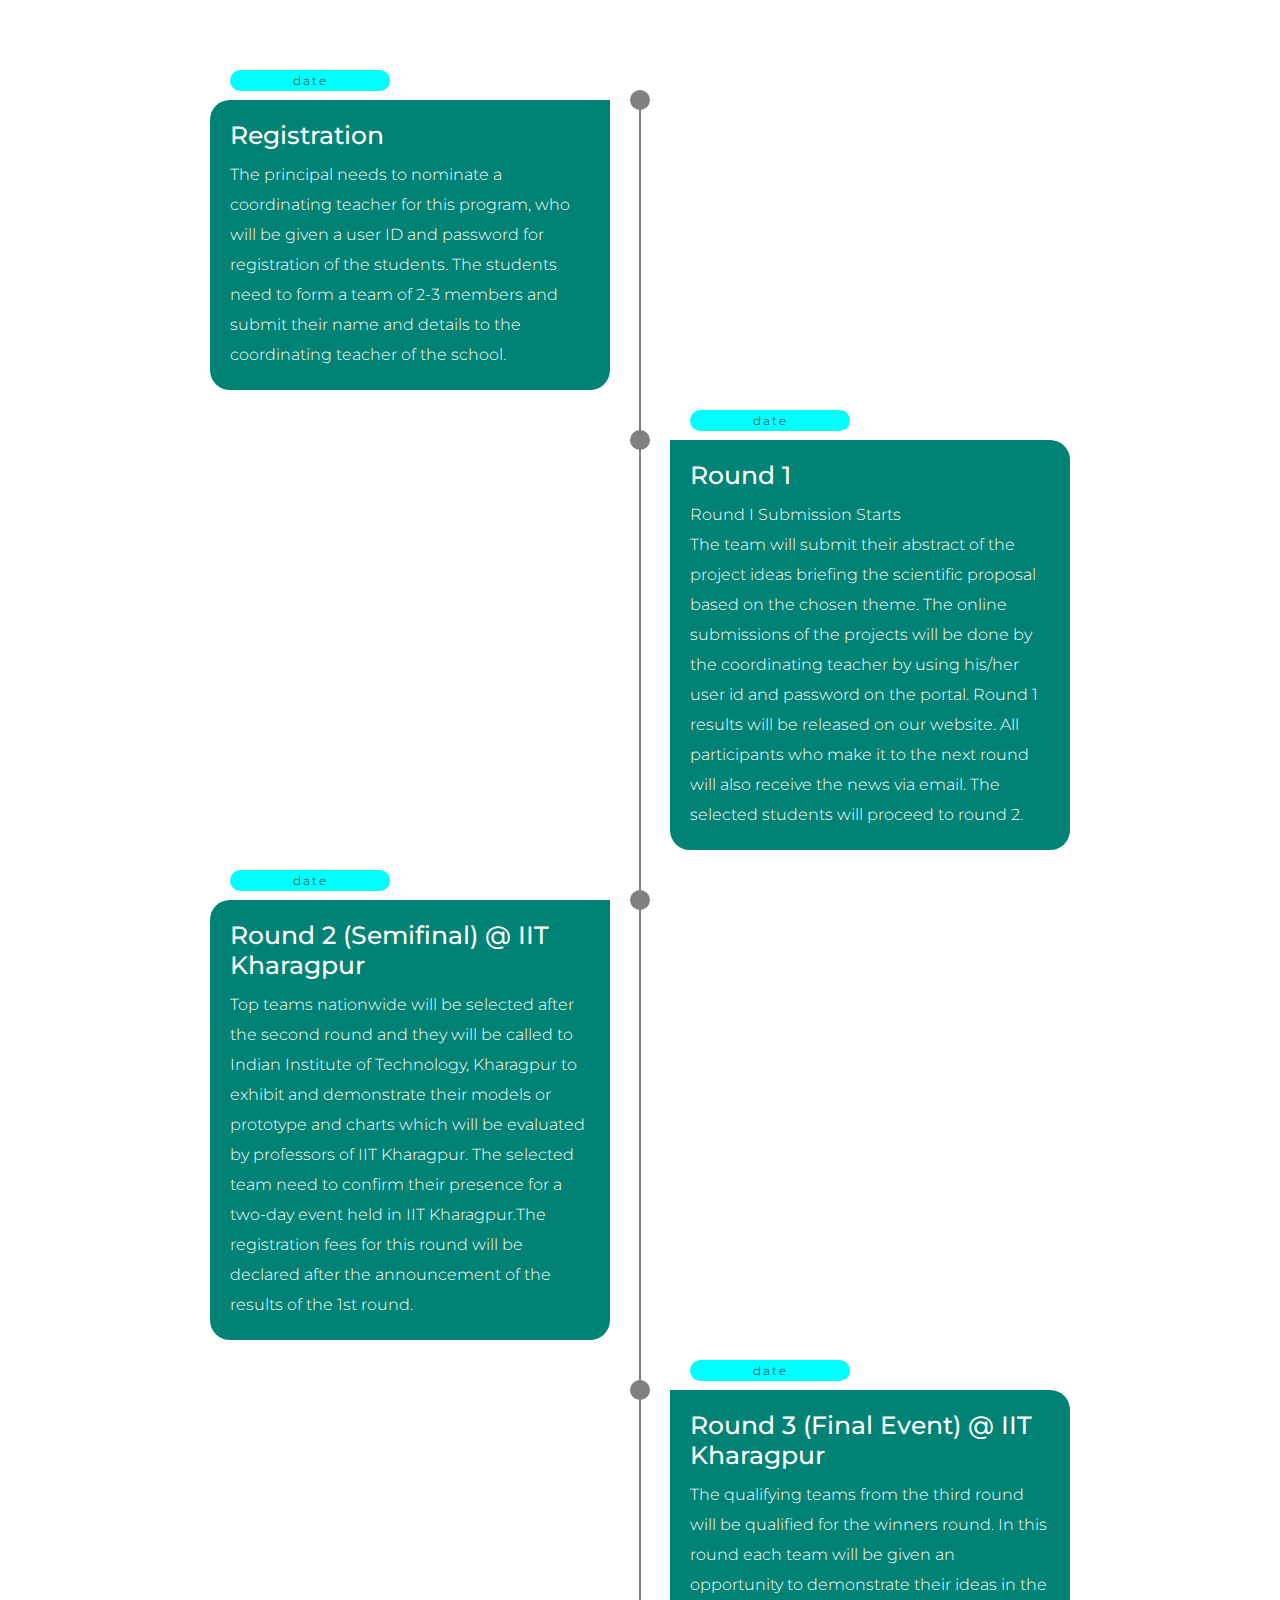
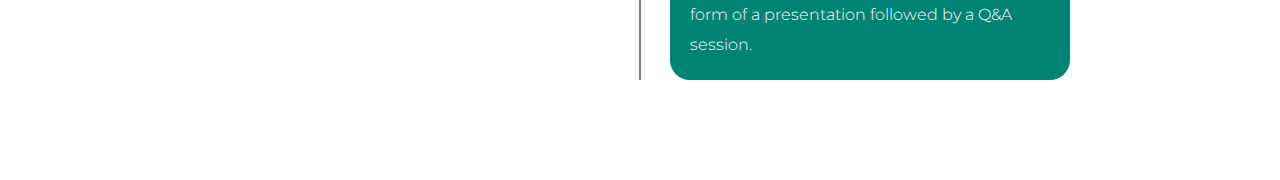
==== timeline.html @ 40641e8f "commiting timeline" ====
<!DOCTYPE html>
<html lang="en">
<head>
    <meta charset="UTF-8">
    <meta name="viewport" content="width=device-width, initial-scale=1.0">
    <title>Document</title>
    <style>
        @import url("https://fonts.googleapis.com/css2?family=Montserrat:wght@300;500&display=swap");
* {
  margin: 0;
  padding: 0;
  box-sizing: border-box;
}
html {
  font-family: "Montserrat";
}
.container {
  min-height: 100vh;
  width: 100%;
  display: flex;
  align-items: center;
  justify-content: center;
  padding: 100px 0;
  background-color: white;
}
.timeline {
  width: 80%;
  height: auto;
  max-width: 800px;
  margin: 0 auto;
  position: relative;
}

.timeline ul {
  list-style: none;
}
.timeline ul li {
  padding: 20px;
  background-color: #008274;
  color: white;
  border-radius: 10px;
  margin-bottom: 20px;
}
.timeline ul li:last-child {
  margin-bottom: 0;
}
.timeline-content h1 {
  font-weight: 500;
  font-size: 25px;
  line-height: 30px;
  margin-bottom: 10px;
}
.timeline-content p {
  font-size: 16px;
  line-height: 30px;
  font-weight: 300;
}
.timeline-content .date {
  width: 40%;
  height: 1.3rem;
  display: flex;
  justify-content: center;
  align-items: center;
  font-size: 12px;
  font-weight: 300;
  margin-bottom: 10px;
  letter-spacing: 2px;
  color: #1e1f22;
  background-color: cyan;
  border-radius: 1rem;
}
@media only screen and (min-width: 768px) {
  .timeline:before {
    content: "";
    position: absolute;
    top: 0;
    left: 50%;
    transform: translateX(-50%);
    width: 2px;
    height: 100%;
    background-color: gray;
  }
  .timeline ul li {
    width: 50%;
    position: relative;
    margin-bottom: 50px;
  }
  .timeline ul li:nth-child(odd) {
    float: left;
    clear: right;
    transform: translateX(-30px);
    border-radius: 20px 0px 20px 20px;
  }
  .timeline ul li:nth-child(even) {
    float: right;
    clear: left;
    transform: translateX(30px);
    border-radius: 0px 20px 20px 20px;
  }
  .timeline ul li::before {
    content: "";
    position: absolute;
    height: 20px;
    width: 20px;
    border-radius: 50%;
    background-color: gray;
    top: 0px;
  }
  .timeline ul li:nth-child(odd)::before {
    transform: translate(50%, -50%);
    right: -30px;
  }
  .timeline ul li:nth-child(even)::before {
    transform: translate(-50%, -50%);
    left: -30px;
  }
  .timeline-content .date {
    position: absolute;
    top: -30px;
    color: #1e1f22;
  }
  .timeline ul li:hover::before {
    background-color: aqua;
  }
}

    </style>
</head>
<body>
    <div class="container">
        <div class="timeline">
          <ul>
            <li>
              <div class="timeline-content">
                <h3 class="date">date </h3>
                <h1>Registration</h1>
                <p>The principal needs to nominate a coordinating teacher for this program, who will be given a user ID and password for registration of the students. The students need to form a team of 2-3 members and submit their name and details to the coordinating teacher of the school.</p>
              </div>
            </li>
            <li>
              <div class="timeline-content">
                <h3 class="date">date </h3>
                <h1>Round 1</h1>
                <p>Round I Submission Starts<br>
                  The team will submit their abstract of the project ideas briefing the scientific proposal based on the chosen theme. The online submissions of the projects will be done by the coordinating teacher by using his/her user id and password on the portal. Round 1 results will be released on our website. All participants who make it to the next round will also receive the news via email. The selected students will proceed to round 2.</p>
              </div>
            </li>
            <li>
              <div class="timeline-content">
                <h3 class="date">date </h3>
                <h1>Round 2 (Semifinal) @ IIT Kharagpur</h1>
                <p>Top teams nationwide will be selected after the second round and they will be called to Indian Institute of Technology, Kharagpur to exhibit and demonstrate their models or prototype and charts which will be evaluated by professors of IIT Kharagpur. The selected team need to confirm their presence for a two-day event held in IIT Kharagpur.The registration fees for this round will be declared after the announcement of the results of the 1st round.</p>
              </div>
            </li>
            <li>
              <div class="timeline-content">
                <h3 class="date">date </h3>
                <h1>Round 3 (Final Event) @ IIT Kharagpur</h1>
                <p>The qualifying teams from the third round will be qualified for the winners round. In this round each team will be given an opportunity to demonstrate their ideas in the form of a presentation followed by a Q&A session.</p>
              </div>
            </li>
          </ul>
        </div>
      </div>
</body>
</html>
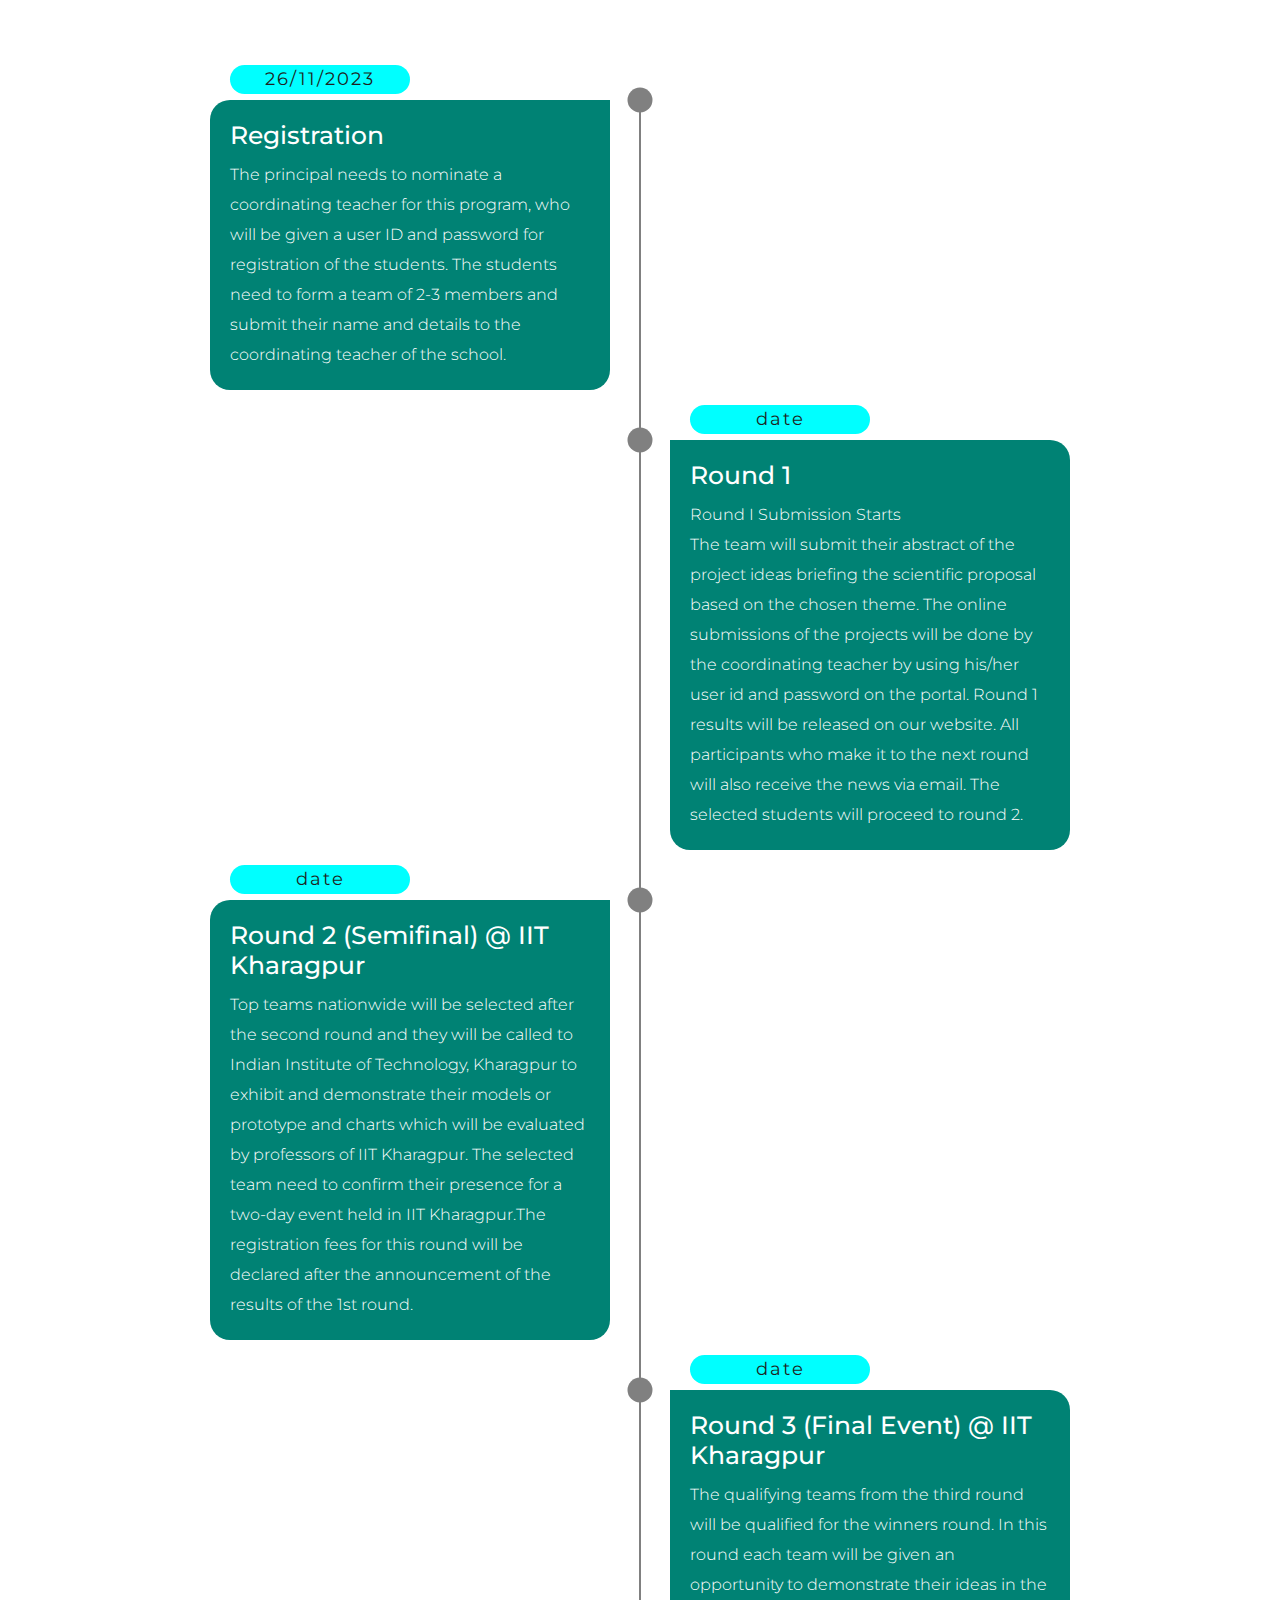
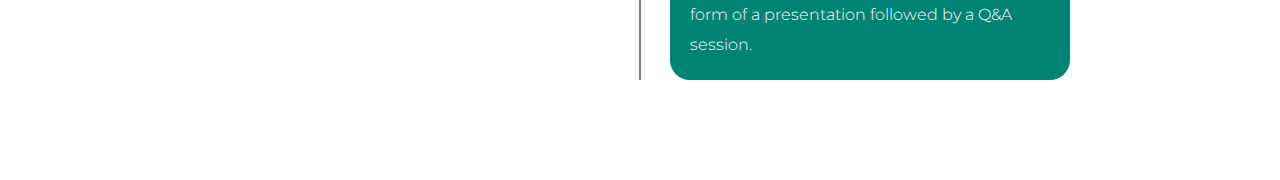
==== commit 4f77c779: "prevyip" ====
--- a/timeline.html
+++ b/timeline.html
@@ -1,9 +1,10 @@
 <!DOCTYPE html>
 <html lang="en">
-<head>
+  <head>
     <meta charset="UTF-8">
     <meta name="viewport" content="width=device-width, initial-scale=1.0">
     <title>Document</title>
+   
     <style>
         @import url("https://fonts.googleapis.com/css2?family=Montserrat:wght@300;500&display=swap");
 * {
@@ -56,13 +57,13 @@
   font-weight: 300;
 }
 .timeline-content .date {
-  width: 40%;
-  height: 1.3rem;
+  width: 45%;
+  height: 1.8rem;
   display: flex;
   justify-content: center;
   align-items: center;
-  font-size: 12px;
-  font-weight: 300;
+  font-size: 18px;
+  font-weight: 400;
   margin-bottom: 10px;
   letter-spacing: 2px;
   color: #1e1f22;
@@ -100,8 +101,8 @@
   .timeline ul li::before {
     content: "";
     position: absolute;
-    height: 20px;
-    width: 20px;
+    height: 25px;
+    width: 25px;
     border-radius: 50%;
     background-color: gray;
     top: 0px;
@@ -116,13 +117,14 @@
   }
   .timeline-content .date {
     position: absolute;
-    top: -30px;
+    top: -35px;
     color: #1e1f22;
   }
   .timeline ul li:hover::before {
     background-color: aqua;
   }
 }
+
 
     </style>
 </head>
@@ -132,7 +134,7 @@
           <ul>
             <li>
               <div class="timeline-content">
-                <h3 class="date">date </h3>
+                <h3 class="date">26/11/2023 </h3>
                 <h1>Registration</h1>
                 <p>The principal needs to nominate a coordinating teacher for this program, who will be given a user ID and password for registration of the students. The students need to form a team of 2-3 members and submit their name and details to the coordinating teacher of the school.</p>
               </div>
